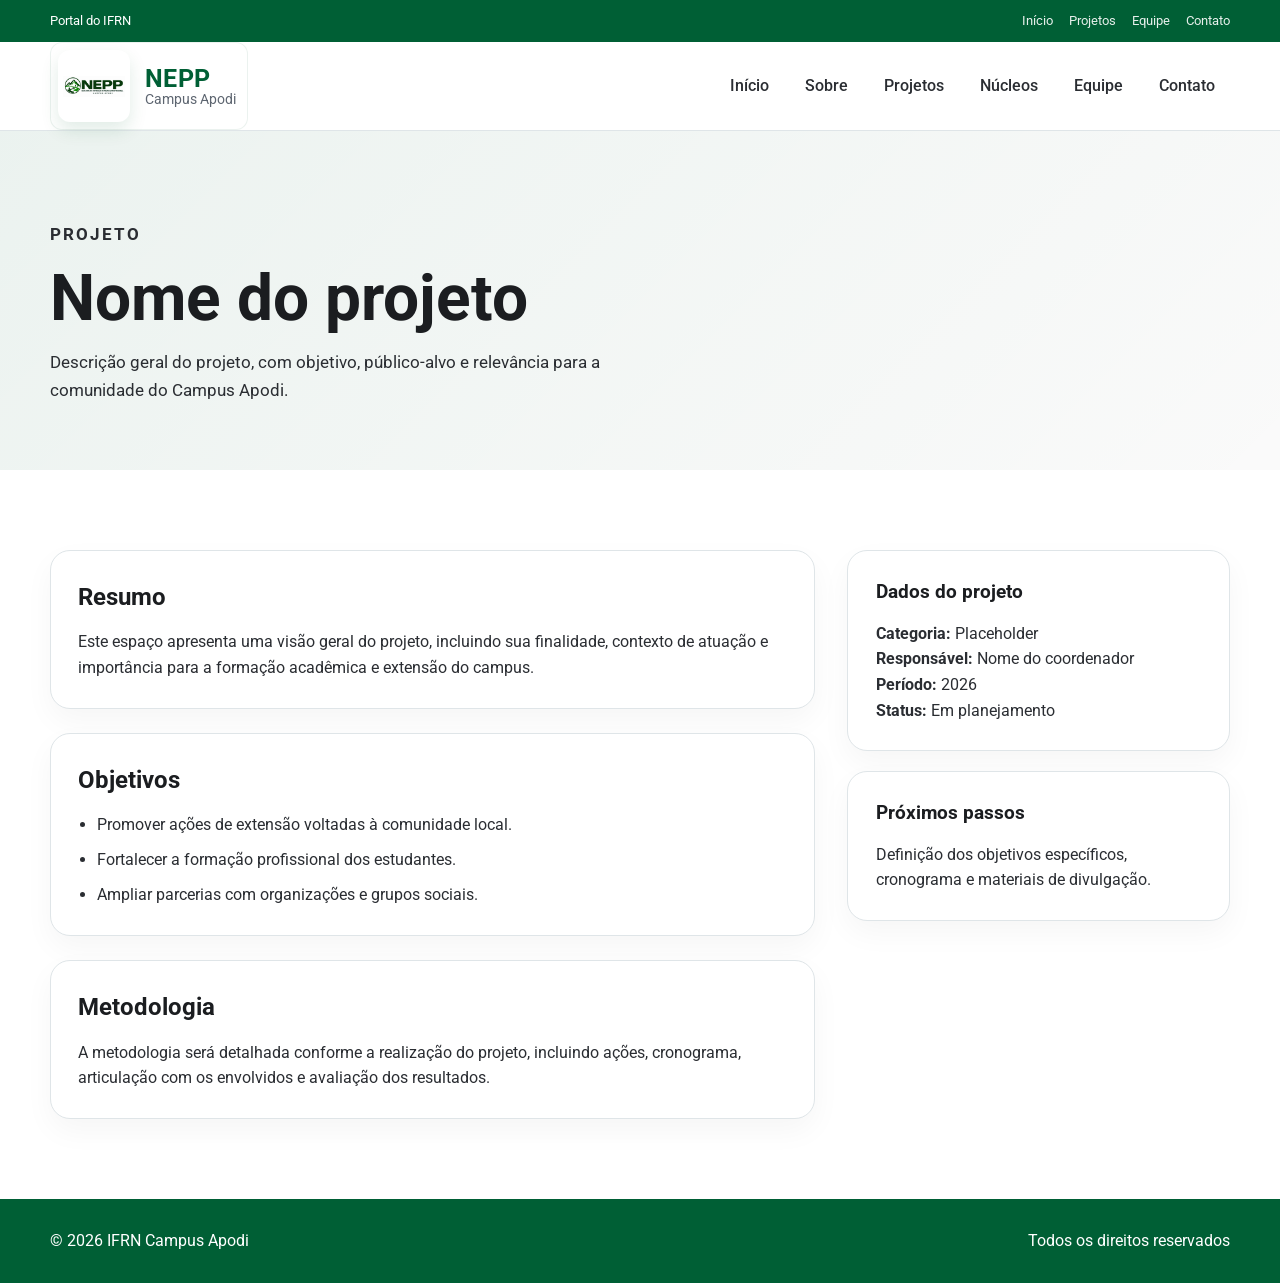
==== projeto-detalhe.html @ 6bfe175d "Atualização do site NEPP" ====
<!DOCTYPE html>
<html lang="pt-BR">
  <head>
    <meta charset="UTF-8" />
    <meta name="viewport" content="width=device-width, initial-scale=1.0" />
    <title>Nome do Projeto | NEPP</title>
    <link rel="preconnect" href="https://fonts.googleapis.com" />
    <link rel="preconnect" href="https://fonts.gstatic.com" crossorigin />
    <link
      href="https://fonts.googleapis.com/css2?family=Roboto:wght@400;500;700;900&display=swap"
      rel="stylesheet"
    />
    <link rel="stylesheet" href="style.css" />
  </head>
  <body>
    <div class="topbar">
      <div class="container topbar-inner">
        <span>Portal do IFRN</span>
        <div class="topbar-links">
          <a href="index.html">Início</a>
          <a href="projetos.html">Projetos</a>
          <a href="index.html#team">Equipe</a>
          <a href="index.html#contact">Contato</a>
        </div>
      </div>
    </div>

    <header class="site-header">
      <div class="container header-inner">
        <a class="brand" href="index.html" aria-label="NEPP - início">
          <img src="logo.jpeg" alt="Logo do NEPP" />
          <div>
            <strong>NEPP</strong>
            <span>Campus Apodi</span>
          </div>
        </a>

        <nav class="main-nav" aria-label="Navegação principal">
          <a href="index.html">Início</a>
          <a href="index.html#about">Sobre</a>
          <a href="projetos.html">Projetos</a>
          <a href="index.html#nuclei">Núcleos</a>
          <a href="index.html#team">Equipe</a>
          <a href="index.html#contact">Contato</a>
        </nav>
      </div>
    </header>

    <main>
      <section class="inner-hero project-detail-hero">
        <div class="container">
          <p class="eyebrow eyebrow-dark">Projeto</p>
          <h1>Nome do projeto</h1>
          <p>
            Descrição geral do projeto, com objetivo, público-alvo e relevância para a comunidade do Campus Apodi.
          </p>
        </div>
      </section>

      <section class="page-section">
        <div class="container project-detail-layout">
          <article class="project-detail-content">
            <div class="detail-block">
              <h2>Resumo</h2>
              <p>
                Este espaço apresenta uma visão geral do projeto, incluindo sua finalidade,
                contexto de atuação e importância para a formação acadêmica e extensão do campus.
              </p>
            </div>

            <div class="detail-block">
              <h2>Objetivos</h2>
              <ul>
                <li>Promover ações de extensão voltadas à comunidade local.</li>
                <li>Fortalecer a formação profissional dos estudantes.</li>
                <li>Ampliar parcerias com organizações e grupos sociais.</li>
              </ul>
            </div>

            <div class="detail-block">
              <h2>Metodologia</h2>
              <p>
                A metodologia será detalhada conforme a realização do projeto, incluindo ações,
                cronograma, articulação com os envolvidos e avaliação dos resultados.
              </p>
            </div>
          </article>

          <aside class="project-sidebar">
            <div class="sidebar-card">
              <h3>Dados do projeto</h3>
              <p><strong>Categoria:</strong> Placeholder</p>
              <p><strong>Responsável:</strong> Nome do coordenador</p>
              <p><strong>Período:</strong> 2026</p>
              <p><strong>Status:</strong> Em planejamento</p>
            </div>

            <div class="sidebar-card">
              <h3>Próximos passos</h3>
              <p>Definição dos objetivos específicos, cronograma e materiais de divulgação.</p>
            </div>
          </aside>
        </div>
      </section>
    </main>

    <footer class="site-footer">
      <div class="container footer-inner">
        <p>© 2026 IFRN Campus Apodi</p>
        <p>Todos os direitos reservados</p>
      </div>
    </footer>
  </body>
</html>
---- style.css ----
:root {
  --green-900: #005f35;
  --green-800: #007a3d;
  --green-700: #0c8f4d;
  --green-600: #1ea35a;
  --green-100: #eef9f2;
  --red-600: #d63d3d;
  --neutral-900: #1b1d20;
  --neutral-800: #2a2d32;
  --neutral-600: #5d6570;
  --neutral-300: #dfe5e8;
  --neutral-200: #edf1f3;
  --white: #ffffff;
  --shadow: 0 18px 40px rgba(18, 47, 35, 0.12);
}

* {
  box-sizing: border-box;
}

html {
  scroll-behavior: smooth;
}

body {
  margin: 0;
  font-family: "Roboto", sans-serif;
  background: var(--white);
  color: var(--neutral-900);
  line-height: 1.6;
}

a {
  color: inherit;
  text-decoration: none;
}

img {
  max-width: 100%;
  display: block;
}

.container {
  width: min(1180px, calc(100% - 2rem));
  margin: 0 auto;
}

.topbar {
  background: var(--green-900);
  color: var(--white);
  font-size: 0.84rem;
}

.topbar-inner {
  display: flex;
  align-items: center;
  justify-content: space-between;
  min-height: 42px;
  gap: 1rem;
}

.topbar-links {
  display: flex;
  align-items: center;
  gap: 1rem;
  flex-wrap: wrap;
}

.topbar-links a {
  color: rgba(255, 255, 255, 0.9);
}

.site-header {
  background: var(--white);
  border-bottom: 1px solid var(--neutral-300);
  position: sticky;
  top: 0;
  z-index: 50;
}

.header-inner {
  display: flex;
  align-items: center;
  justify-content: space-between;
  gap: 1rem;
  min-height: 88px;
}

.brand {
  display: flex;
  align-items: center;
  gap: 0.9rem;
  color: var(--green-900);
  background: rgba(255, 255, 255, 0.9);
  padding: 0.45rem 0.7rem 0.45rem 0.45rem;
  border-radius: 12px;
  border: 1px solid rgba(0, 95, 53, 0.08);
}

.brand img {
  width: 72px;
  height: 72px;
  object-fit: contain;
  border-radius: 12px;
  background: var(--white);
  padding: 0.3rem;
  box-shadow: 0 8px 18px rgba(0, 95, 53, 0.12);
}

.brand div {
  display: flex;
  flex-direction: column;
  line-height: 1.1;
}

.brand strong {
  font-size: 1.55rem;
  letter-spacing: 0.02em;
}

.brand span {
  font-size: 0.85rem;
  color: var(--neutral-600);
}

.main-nav {
  display: flex;
  align-items: center;
  gap: 0.35rem;
  flex-wrap: wrap;
}

.main-nav a {
  padding: 0.72rem 0.95rem;
  color: var(--neutral-800);
  font-weight: 500;
  border-radius: 8px;
  transition: background 0.2s ease, color 0.2s ease;
}

.main-nav a:hover {
  background: var(--green-100);
  color: var(--green-900);
}

.hero {
  background: linear-gradient(135deg, rgba(2, 85, 44, 0.08), rgba(0, 0, 0, 0.02)), var(--green-100);
  padding: 5.5rem 0;
}

.hero-inner {
  display: grid;
  grid-template-columns: 1.4fr 0.8fr;
  align-items: center;
  gap: 2rem;
}

.eyebrow {
  margin: 0 0 1rem;
  color: var(--green-800);
  font-size: 0.8rem;
  font-weight: 700;
  letter-spacing: 0.12em;
  text-transform: uppercase;
}

.eyebrow-dark {
  color: var(--green-700);
}

.hero-copy h1,
.inner-hero h1 {
  margin: 0;
  max-width: 620px;
  font-size: clamp(2.3rem, 5vw, 4.2rem);
  line-height: 1.05;
  color: var(--neutral-900);
}

.hero-text,
.inner-hero p {
  max-width: 620px;
  margin-top: 1.1rem;
  font-size: 1.08rem;
  color: var(--neutral-800);
}

.hero-actions {
  display: flex;
  flex-wrap: wrap;
  gap: 1rem;
  margin-top: 2rem;
}

.btn {
  display: inline-flex;
  align-items: center;
  justify-content: center;
  min-height: 52px;
  padding: 0.85rem 1.5rem;
  border-radius: 10px;
  font-weight: 700;
  transition: transform 0.2s ease, box-shadow 0.2s ease;
}

.btn:hover {
  transform: translateY(-2px);
  box-shadow: var(--shadow);
}

.btn-primary {
  background: var(--green-800);
  color: var(--white);
}

.btn-secondary {
  background: var(--white);
  color: var(--green-900);
  border: 1px solid rgba(0, 95, 53, 0.2);
}

.hero-panel {
  background: var(--white);
  border: 1px solid rgba(0, 95, 53, 0.08);
  border-radius: 24px;
  box-shadow: var(--shadow);
  padding: 1.5rem;
  display: grid;
  gap: 1rem;
}

.stat-box {
  padding: 1.2rem 1rem;
  border-radius: 16px;
  background: linear-gradient(135deg, var(--green-100), rgba(255, 255, 255, 0.75));
  border: 1px solid rgba(0, 95, 53, 0.1);
}

.stat-box strong {
  display: block;
  font-size: clamp(1.8rem, 4vw, 2.5rem);
  color: var(--green-900);
  line-height: 1;
}

.stat-box span {
  display: block;
  color: var(--neutral-600);
  margin-top: 0.5rem;
  font-size: 0.96rem;
}

.about-section,
.projects-section,
.nuclei-section,
.team-section,
.contact-section,
.page-section {
  padding: 5rem 0;
}

.section-head {
  margin-bottom: 2rem;
}

.section-head h2 {
  margin: 0;
  font-size: clamp(2rem, 4vw, 3rem);
  line-height: 1.15;
  color: var(--neutral-900);
}

.section-head.center {
  text-align: center;
}

.about-grid,
.project-grid,
.nuclei-grid,
.team-grid {
  display: grid;
  gap: 1.5rem;
}

.about-grid {
  grid-template-columns: repeat(3, minmax(0, 1fr));
}

.about-card {
  background: var(--white);
  border: 1px solid var(--neutral-300);
  border-radius: 18px;
  padding: 1.8rem;
  box-shadow: 0 10px 25px rgba(15, 20, 22, 0.04);
}

.about-card h3,
.project-card h3,
.nucleus-card h3,
.team-card h3,
.sidebar-card h3,
.detail-block h2 {
  margin-top: 0;
  margin-bottom: 0.8rem;
  color: var(--neutral-900);
}

.about-card p,
.project-card p,
.nucleus-card p,
.team-card a,
.contact-info p,
.detail-block p,
.sidebar-card p,
.detail-block li {
  margin: 0;
  color: var(--neutral-800);
}

.about-card.accent {
  background: linear-gradient(180deg, var(--green-900), var(--green-800));
  border-color: transparent;
  color: var(--white);
}

.about-card.accent h3,
.about-card.accent p {
  color: var(--white);
}

.project-grid {
  grid-template-columns: repeat(3, minmax(0, 1fr));
}

.project-card,
.nucleus-card,
.team-card,
.sidebar-card,
.detail-block {
  background: var(--white);
  border: 1px solid var(--neutral-300);
  border-radius: 20px;
  padding: 1.7rem;
  box-shadow: 0 12px 30px rgba(15, 20, 22, 0.04);
}

.project-tag {
  display: inline-block;
  margin-bottom: 0.8rem;
  padding: 0.35rem 0.7rem;
  border-radius: 999px;
  background: var(--green-100);
  color: var(--green-900);
  font-size: 0.7rem;
  font-weight: 700;
  letter-spacing: 0.08em;
  text-transform: uppercase;
}

.project-card a {
  display: inline-block;
  margin-top: 1.2rem;
  color: var(--green-800);
  font-weight: 700;
}

.nuclei-grid {
  grid-template-columns: repeat(3, minmax(0, 1fr));
}

.icon {
  display: inline-flex;
  align-items: center;
  justify-content: center;
  background: var(--green-100);
  color: var(--green-900);
  border-radius: 12px;
  width: 78px;
  height: 78px;
  font-size: 0.82rem;
  font-weight: 900;
  letter-spacing: 0.04em;
  margin-bottom: 1rem;
}

.team-grid {
  grid-template-columns: repeat(3, minmax(0, 1fr));
}

.role {
  margin: 0.35rem 0 0.7rem;
  color: var(--green-800);
  font-weight: 700;
}

.team-card a {
  color: var(--green-800);
  font-weight: 500;
}

.contact-section {
  background: var(--green-100);
}

.contact-grid {
  display: grid;
  grid-template-columns: 1.1fr 1fr;
  align-items: center;
  gap: 2rem;
}

.contact-info {
  background: var(--white);
  border-radius: 20px;
  border: 1px solid rgba(0, 95, 53, 0.1);
  padding: 1.5rem 1.7rem;
  box-shadow: 0 12px 30px rgba(15, 20, 22, 0.04);
}

.contact-info p + p {
  margin-top: 0.8rem;
}

.site-footer {
  background: var(--green-900);
  color: var(--white);
}

.footer-inner {
  min-height: 84px;
  display: flex;
  align-items: center;
  justify-content: space-between;
  gap: 1rem;
  flex-wrap: wrap;
}

.inner-hero {
  background: linear-gradient(135deg, rgba(12, 143, 77, 0.1), rgba(0, 0, 0, 0.02));
  padding: 4.5rem 0 3rem;
}

.project-hub-hero,
.project-detail-hero {
  background: linear-gradient(135deg, rgba(0, 95, 53, 0.08), rgba(0, 0, 0, 0.02));
}

.hub-grid {
  grid-template-columns: repeat(2, minmax(0, 1fr));
}

.project-detail-layout {
  display: grid;
  grid-template-columns: 1.6fr 0.8fr;
  gap: 2rem;
  align-items: start;
}

.project-detail-content {
  display: grid;
  gap: 1.5rem;
}

.detail-block ul {
  margin: 0;
  padding-left: 1.2rem;
  display: grid;
  gap: 0.6rem;
}

.project-sidebar {
  display: grid;
  gap: 1.2rem;
}

@media (max-width: 900px) {
  .hero-inner,
  .contact-grid,
  .about-grid,
  .project-grid,
  .nuclei-grid,
  .team-grid,
  .hub-grid,
  .project-detail-layout {
    grid-template-columns: 1fr;
  }

  .header-inner {
    flex-direction: column;
    align-items: flex-start;
    padding: 1rem 0;
  }

  .main-nav {
    width: 100%;
  }
}

@media (max-width: 560px) {
  .topbar-inner,
  .footer-inner {
    flex-direction: column;
    justify-content: center;
    text-align: center;
    padding: 0.75rem 0;
  }

  .brand {
    width: 100%;
  }

  .main-nav {
    justify-content: flex-start;
  }

  .hero {
    padding: 4rem 0;
  }

  .hero-actions {
    flex-direction: column;
    align-items: stretch;
  }

  .btn {
    width: 100%;
  }
}
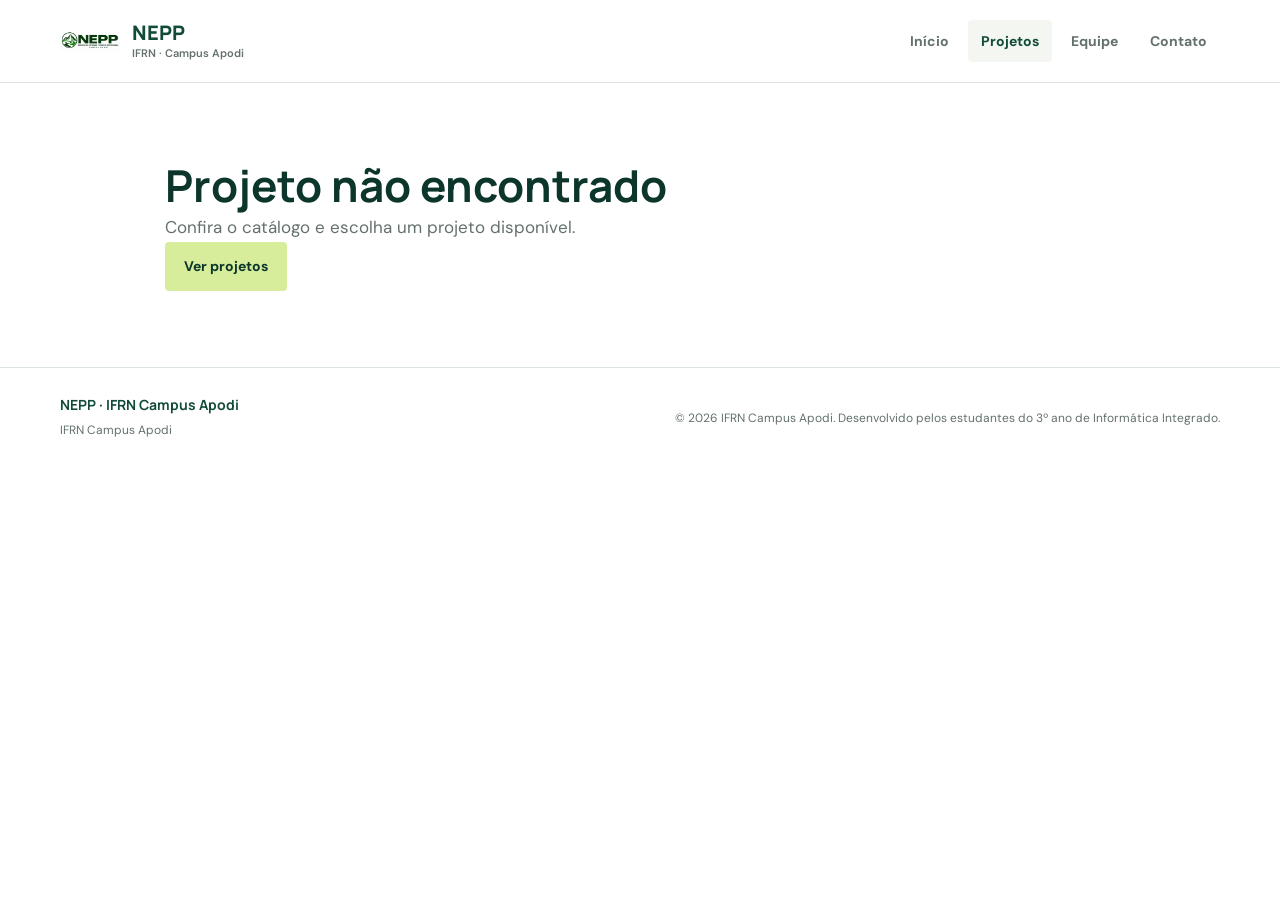
==== commit c7765ea2: "Torna o site responsivo e editavel por JSON" ====
--- a/projeto-detalhe.html
+++ b/projeto-detalhe.html
@@ -1,114 +1,60 @@
 <!DOCTYPE html>
 <html lang="pt-BR">
-  <head>
-    <meta charset="UTF-8" />
-    <meta name="viewport" content="width=device-width, initial-scale=1.0" />
-    <title>Nome do Projeto | NEPP</title>
-    <link rel="preconnect" href="https://fonts.googleapis.com" />
-    <link rel="preconnect" href="https://fonts.gstatic.com" crossorigin />
-    <link
-      href="https://fonts.googleapis.com/css2?family=Roboto:wght@400;500;700;900&display=swap"
-      rel="stylesheet"
-    />
-    <link rel="stylesheet" href="style.css" />
-  </head>
-  <body>
-    <div class="topbar">
-      <div class="container topbar-inner">
-        <span>Portal do IFRN</span>
-        <div class="topbar-links">
-          <a href="index.html">Início</a>
-          <a href="projetos.html">Projetos</a>
-          <a href="index.html#team">Equipe</a>
-          <a href="index.html#contact">Contato</a>
+<head>
+  <meta charset="UTF-8">
+  <meta name="viewport" content="width=device-width, initial-scale=1.0">
+  <meta name="description" content="Detalhes de um projeto do NEPP do IFRN Campus Apodi.">
+  <meta name="theme-color" content="#124b3a">
+  <title>Projeto | NEPP IFRN Campus Apodi</title>
+  <link rel="preconnect" href="https://fonts.googleapis.com">
+  <link rel="preconnect" href="https://fonts.gstatic.com" crossorigin>
+  <link href="https://fonts.googleapis.com/css2?family=DM+Sans:wght@400;500;600;700&family=Manrope:wght@500;600;700;800&display=swap" rel="stylesheet">
+  <link rel="stylesheet" href="style.css">
+  <script src="js/site.js" defer></script>
+</head>
+<body data-view="project">
+  <a class="skip-link" href="#main-content">Pular para o conteúdo</a>
+  <header class="site-header">
+    <div class="container header-inner">
+      <a class="brand" href="index.html" aria-label="NEPP, página inicial">
+        <img src="images/logo.jpeg" alt="Logo NEPP IFRN Apodi" width="60" height="60">
+        <span><strong>NEPP</strong><small>IFRN · Campus Apodi</small></span>
+      </a>
+      <button class="menu-toggle" type="button" aria-label="Abrir menu principal" aria-expanded="false" aria-controls="main-nav">
+        <span></span><span></span><span></span>
+      </button>
+      <nav class="main-nav" id="main-nav" aria-label="Navegação principal">
+        <a href="index.html">Início</a>
+        <a href="projetos.html" aria-current="page">Projetos</a>
+        <a href="index.html#equipe">Equipe</a>
+        <a href="index.html#contato">Contato</a>
+      </nav>
+    </div>
+  </header>
+  <main id="main-content" class="section">
+    <article class="container project-detail" data-project-detail aria-live="polite">
+      <a class="back-link" href="projetos.html">← Voltar aos projetos</a>
+      <p class="eyebrow" data-project-area></p>
+      <h1 class="section-title" data-project-title></h1>
+      <p class="project-lead" data-project-summary></p>
+      <div class="detail-layout">
+        <div class="detail-copy">
+          <section><h2>Sobre o projeto</h2><p data-project-description></p></section>
+          <section><h2>Objetivos</h2><ul data-project-objectives></ul></section>
+          <section><h2>Metodologia</h2><p data-project-methodology></p></section>
         </div>
+        <aside class="project-facts" aria-label="Informações do projeto">
+          <h2>Informações</h2>
+          <p><strong>Responsável</strong><span data-project-responsible></span></p>
+          <p><strong>Período</strong><span data-project-period></span></p>
+          <p><strong>Situação</strong><span data-project-status></span></p>
+        </aside>
       </div>
-    </div>
-
-    <header class="site-header">
-      <div class="container header-inner">
-        <a class="brand" href="index.html" aria-label="NEPP - início">
-          <img src="logo.jpeg" alt="Logo do NEPP" />
-          <div>
-            <strong>NEPP</strong>
-            <span>Campus Apodi</span>
-          </div>
-        </a>
-
-        <nav class="main-nav" aria-label="Navegação principal">
-          <a href="index.html">Início</a>
-          <a href="index.html#about">Sobre</a>
-          <a href="projetos.html">Projetos</a>
-          <a href="index.html#nuclei">Núcleos</a>
-          <a href="index.html#team">Equipe</a>
-          <a href="index.html#contact">Contato</a>
-        </nav>
-      </div>
-    </header>
-
-    <main>
-      <section class="inner-hero project-detail-hero">
-        <div class="container">
-          <p class="eyebrow eyebrow-dark">Projeto</p>
-          <h1>Nome do projeto</h1>
-          <p>
-            Descrição geral do projeto, com objetivo, público-alvo e relevância para a comunidade do Campus Apodi.
-          </p>
-        </div>
-      </section>
-
-      <section class="page-section">
-        <div class="container project-detail-layout">
-          <article class="project-detail-content">
-            <div class="detail-block">
-              <h2>Resumo</h2>
-              <p>
-                Este espaço apresenta uma visão geral do projeto, incluindo sua finalidade,
-                contexto de atuação e importância para a formação acadêmica e extensão do campus.
-              </p>
-            </div>
-
-            <div class="detail-block">
-              <h2>Objetivos</h2>
-              <ul>
-                <li>Promover ações de extensão voltadas à comunidade local.</li>
-                <li>Fortalecer a formação profissional dos estudantes.</li>
-                <li>Ampliar parcerias com organizações e grupos sociais.</li>
-              </ul>
-            </div>
-
-            <div class="detail-block">
-              <h2>Metodologia</h2>
-              <p>
-                A metodologia será detalhada conforme a realização do projeto, incluindo ações,
-                cronograma, articulação com os envolvidos e avaliação dos resultados.
-              </p>
-            </div>
-          </article>
-
-          <aside class="project-sidebar">
-            <div class="sidebar-card">
-              <h3>Dados do projeto</h3>
-              <p><strong>Categoria:</strong> Placeholder</p>
-              <p><strong>Responsável:</strong> Nome do coordenador</p>
-              <p><strong>Período:</strong> 2026</p>
-              <p><strong>Status:</strong> Em planejamento</p>
-            </div>
-
-            <div class="sidebar-card">
-              <h3>Próximos passos</h3>
-              <p>Definição dos objetivos específicos, cronograma e materiais de divulgação.</p>
-            </div>
-          </aside>
-        </div>
-      </section>
-    </main>
-
-    <footer class="site-footer">
-      <div class="container footer-inner">
-        <p>© 2026 IFRN Campus Apodi</p>
-        <p>Todos os direitos reservados</p>
-      </div>
-    </footer>
-  </body>
+    </article>
+  </main>
+  <footer class="site-footer">
+    <div class="container footer-inner"><div><strong>NEPP · IFRN Campus Apodi</strong><p data-campus></p></div><p>© <span data-current-year></span> IFRN Campus Apodi. <span data-footer-credit></span>.</p></div>
+  </footer>
+  <p class="load-error" data-load-error role="alert" hidden>Não foi possível carregar os dados do site. Abra a pasta com um servidor local, como o Live Server.</p>
+</body>
 </html>
--- a/style.css
+++ b/style.css
@@ -1,528 +1,187 @@
 :root {
-  --green-900: #005f35;
-  --green-800: #007a3d;
-  --green-700: #0c8f4d;
-  --green-600: #1ea35a;
-  --green-100: #eef9f2;
-  --red-600: #d63d3d;
-  --neutral-900: #1b1d20;
-  --neutral-800: #2a2d32;
-  --neutral-600: #5d6570;
-  --neutral-300: #dfe5e8;
-  --neutral-200: #edf1f3;
-  --white: #ffffff;
-  --shadow: 0 18px 40px rgba(18, 47, 35, 0.12);
+  color-scheme: light;
+  --forest: #124b3a;
+  --forest-deep: #0c362b;
+  --leaf: #34745d;
+  --lime: #d7ed9b;
+  --coral: #c7513c;
+  --ink: #1d2924;
+  --muted: #64716b;
+  --paper: #ffffff;
+  --mist: #f3f6f1;
+  --line: #dce5de;
+  --container: 1160px;
+  font-family: "DM Sans", sans-serif;
+  color: var(--ink);
+  background: var(--paper);
+  font-synthesis: none;
+  text-rendering: optimizeLegibility;
 }
 
-* {
-  box-sizing: border-box;
+* { box-sizing: border-box; }
+html { scroll-behavior: smooth; }
+body { min-width: 320px; margin: 0; line-height: 1.6; }
+a { color: inherit; }
+button { font: inherit; }
+.container { width: min(var(--container), calc(100% - 48px)); margin-inline: auto; }
+[hidden] { display: none !important; }
+
+.skip-link {
+  position: absolute;
+  z-index: 20;
+  top: -60px;
+  left: 16px;
+  padding: 10px 14px;
+  background: var(--paper);
+  color: var(--forest-deep);
+}
+.skip-link:focus { top: 12px; }
+:focus-visible { outline: 3px solid var(--coral); outline-offset: 4px; }
+
+.site-header {
+  position: sticky;
+  z-index: 10;
+  top: 0;
+  border-bottom: 1px solid var(--line);
+  background: rgba(255, 255, 255, .97);
+}
+.header-inner { min-height: 82px; display: flex; align-items: center; justify-content: space-between; gap: 24px; }
+.brand { display: inline-flex; min-width: 0; align-items: center; gap: 12px; color: var(--forest); text-decoration: none; }
+.brand img { display: block; width: auto; height: auto; max-width: 60px; max-height: 60px; object-fit: contain; }
+.brand span { display: grid; line-height: 1.25; }
+.brand strong { font: 800 20px/1.15 "Manrope", sans-serif; }
+.brand small { margin-top: 3px; color: var(--muted); font-size: 11px; font-weight: 600; }
+.main-nav { display: flex; align-items: center; gap: 6px; }
+.main-nav a { padding: 10px 13px; border-radius: 4px; color: var(--muted); font-size: 14px; font-weight: 700; text-decoration: none; transition: background-color .18s ease, color .18s ease; }
+.main-nav a:hover, .main-nav a[aria-current="page"] { background: var(--mist); color: var(--forest); }
+.menu-toggle { display: none; width: 44px; height: 44px; align-items: center; justify-content: center; flex-direction: column; gap: 5px; border: 1px solid var(--line); border-radius: 4px; background: var(--paper); cursor: pointer; }
+.menu-toggle span { display: block; width: 19px; height: 2px; background: var(--forest); transition: transform .18s ease, opacity .18s ease; }
+.menu-toggle[aria-expanded="true"] span:first-child { transform: translateY(7px) rotate(45deg); }
+.menu-toggle[aria-expanded="true"] span:nth-child(2) { opacity: 0; }
+.menu-toggle[aria-expanded="true"] span:last-child { transform: translateY(-7px) rotate(-45deg); }
+
+.hero {
+  overflow: hidden;
+  position: relative;
+  background-color: var(--forest-deep);
+  background-image: repeating-linear-gradient(135deg, transparent 0 42px, rgba(255,255,255,.025) 42px 43px);
+  color: var(--paper);
+}
+.hero-inner { position: relative; min-height: 440px; display: flex; align-items: center; padding-block: 74px; }
+.hero-copy { position: relative; z-index: 1; max-width: 690px; animation: appear .5s ease both; }
+.eyebrow { margin: 0 0 13px; color: var(--leaf); font-size: 12px; font-weight: 700; letter-spacing: 1px; text-transform: uppercase; }
+.hero .eyebrow, .contact-band .eyebrow { color: var(--lime); }
+h1, h2, h3 { margin-top: 0; font-family: "Manrope", sans-serif; letter-spacing: 0; }
+.hero h1 { max-width: 680px; margin-bottom: 18px; font-size: 56px; line-height: 1.08; }
+.hero-text { max-width: 600px; margin: 0 0 28px; color: #d8e6df; font-size: 17px; line-height: 1.75; }
+.hero-mark { position: absolute; right: 3%; bottom: -28px; display: grid; color: rgba(255,255,255,.08); font: 800 100px/.85 "Manrope", sans-serif; text-align: right; pointer-events: none; }
+.hero-mark span:last-child { font-size: 34px; }
+.button { min-height: 48px; display: inline-flex; align-items: center; justify-content: center; gap: 12px; padding: 12px 18px; border: 1px solid transparent; border-radius: 4px; font-size: 14px; font-weight: 700; text-decoration: none; transition: transform .18s ease, background-color .18s ease; }
+.button:hover { transform: translateY(-2px); }
+.button-primary { background: var(--lime); color: var(--forest-deep); }
+.button-primary:hover { background: #e5f5bd; }
+
+.section { padding-block: 76px; }
+.section-muted { background: var(--mist); }
+.about-layout { display: grid; grid-template-columns: .8fr 1.2fr; align-items: start; gap: 72px; }
+.section-title { margin-bottom: 0; color: var(--forest-deep); font-size: 36px; line-height: 1.2; }
+.body-copy { max-width: 720px; margin: 0; color: var(--muted); font-size: 17px; line-height: 1.8; }
+.section-heading { display: flex; align-items: end; justify-content: space-between; gap: 28px; margin-bottom: 30px; }
+.section-intro { max-width: 410px; margin: 0 0 3px; color: var(--muted); line-height: 1.65; }
+.info-grid, .project-grid { display: grid; grid-template-columns: repeat(3, minmax(0, 1fr)); gap: 18px; }
+.info-card, .project-card { min-width: 0; display: flex; flex-direction: column; align-items: flex-start; padding: 24px; border: 1px solid var(--line); background: var(--paper); }
+.info-card { min-height: 214px; }
+.info-card__number { margin-bottom: 25px; color: var(--coral); font: 700 13px "Manrope", sans-serif; }
+.info-card__title, .project-card__title { margin-bottom: 9px; color: var(--forest-deep); font-size: 19px; line-height: 1.35; }
+.info-card__description, .project-card__summary { margin: 0; color: var(--muted); font-size: 14px; line-height: 1.7; }
+.project-card { min-height: 245px; transition: border-color .2s ease, transform .2s ease; }
+.project-card:hover { transform: translateY(-3px); border-color: #9db9a9; }
+.project-card__area { margin: 0 0 14px; color: var(--leaf); font-size: 11px; font-weight: 700; letter-spacing: 1px; text-transform: uppercase; }
+.project-card__summary { flex: 1; margin-bottom: 22px; }
+.text-link { display: inline-flex; align-items: center; gap: 7px; color: var(--forest); font-size: 14px; font-weight: 700; text-decoration: none; }
+.text-link:hover { color: var(--coral); text-decoration: underline; text-underline-offset: 4px; }
+.simple-section { display: grid; grid-template-columns: .8fr 1.2fr; gap: 72px; }
+.contact-band { padding-block: 54px; background: var(--forest); color: var(--paper); }
+.contact-layout { display: grid; grid-template-columns: .8fr 1.2fr; align-items: center; gap: 72px; }
+.contact-band h2 { margin: 0; font-size: 34px; }
+.contact-layout > div:last-child p { margin: 0 0 8px; color: #e0ebe5; }
+.contact-email { color: var(--lime); font-weight: 700; }
+.site-footer { padding-block: 24px; border-top: 1px solid var(--line); background: var(--paper); }
+.footer-inner { display: flex; align-items: center; justify-content: space-between; gap: 24px; }
+.footer-inner strong { color: var(--forest); font: 700 14px "Manrope", sans-serif; }
+.footer-inner p { margin: 4px 0 0; color: var(--muted); font-size: 12px; }
+.footer-inner > p { text-align: right; }
+
+.page-intro { padding-block: 58px 38px; background: var(--mist); }
+.page-intro h1 { margin: 0 0 10px; color: var(--forest-deep); font-size: 44px; line-height: 1.15; }
+.page-intro p:last-child { max-width: 640px; margin: 0; color: var(--muted); font-size: 16px; }
+.project-detail { max-width: 950px; }
+.back-link { display: inline-block; margin-bottom: 36px; color: var(--forest); font-size: 14px; font-weight: 700; text-decoration: none; }
+.back-link:hover { text-decoration: underline; text-underline-offset: 4px; }
+.project-detail > .section-title { font-size: 44px; }
+.project-lead { max-width: 760px; margin: 14px 0 40px; color: var(--muted); font-size: 19px; line-height: 1.7; }
+.detail-layout { display: grid; grid-template-columns: minmax(0, 1fr) 280px; gap: 38px; padding-top: 32px; border-top: 1px solid var(--line); }
+.detail-copy { display: grid; gap: 28px; }
+.detail-copy h2, .project-facts h2 { margin-bottom: 10px; color: var(--forest-deep); font-size: 21px; }
+.detail-copy p, .detail-copy li { color: var(--muted); line-height: 1.75; }
+.detail-copy p { margin: 0; }
+.detail-copy ul { margin: 0; padding-left: 20px; }
+.detail-copy li + li { margin-top: 7px; }
+.project-facts { align-self: start; padding: 22px; border: 1px solid var(--line); background: var(--mist); }
+.project-facts p { display: grid; gap: 2px; margin: 0; padding-block: 12px; border-top: 1px solid var(--line); font-size: 13px; }
+.project-facts strong { color: var(--muted); }
+.project-facts span { color: var(--ink); }
+.empty-state, .load-error { padding: 18px; border-left: 3px solid var(--coral); background: var(--mist); color: var(--muted); }
+.load-error { position: fixed; z-index: 30; right: 16px; bottom: 16px; left: 16px; margin: 0; box-shadow: 0 6px 24px rgba(0,0,0,.12); }
+
+@keyframes appear {
+  from { opacity: 0; transform: translateY(10px); }
+  to { opacity: 1; transform: translateY(0); }
 }
 
-html {
-  scroll-behavior: smooth;
+@media (max-width: 820px) {
+  .container { width: min(var(--container), calc(100% - 40px)); }
+  .hero-inner { min-height: 410px; }
+  .hero h1 { font-size: 46px; }
+  .about-layout, .simple-section, .contact-layout { grid-template-columns: 1fr 1.3fr; gap: 36px; }
+  .info-grid, .project-grid { grid-template-columns: repeat(2, minmax(0, 1fr)); }
+  .detail-layout { grid-template-columns: minmax(0, 1fr) 240px; gap: 24px; }
 }
 
-body {
-  margin: 0;
-  font-family: "Roboto", sans-serif;
-  background: var(--white);
-  color: var(--neutral-900);
-  line-height: 1.6;
+@media (max-width: 640px) {
+  .container { width: min(var(--container), calc(100% - 32px)); }
+  .header-inner { min-height: 72px; flex-wrap: wrap; gap: 0; padding-block: 8px; }
+  .brand { gap: 9px; }
+  .brand img { max-width: 48px; max-height: 48px; }
+  .brand strong { font-size: 18px; }
+  .menu-toggle { display: flex; }
+  .main-nav { display: none; width: 100%; align-items: stretch; flex-direction: column; gap: 2px; padding: 8px 0 4px; }
+  .main-nav.is-open { display: flex; }
+  .main-nav a { padding: 12px; }
+  .hero-inner { min-height: 390px; padding-block: 58px; }
+  .hero h1 { font-size: 39px; }
+  .hero-text { font-size: 15px; }
+  .hero-mark { right: 0; bottom: -14px; font-size: 72px; }
+  .hero-mark span:last-child { font-size: 24px; }
+  .section { padding-block: 56px; }
+  .about-layout, .simple-section, .contact-layout { grid-template-columns: 1fr; gap: 18px; }
+  .section-heading { align-items: flex-start; flex-direction: column; gap: 16px; }
+  .section-title { font-size: 30px; }
+  .info-grid, .project-grid { grid-template-columns: 1fr; gap: 12px; }
+  .info-card { min-height: 0; }
+  .info-card__number { margin-bottom: 18px; }
+  .project-card { min-height: 220px; }
+  .contact-band { padding-block: 42px; }
+  .contact-band h2 { font-size: 30px; }
+  .footer-inner { align-items: flex-start; flex-direction: column; gap: 8px; }
+  .footer-inner > p { text-align: left; }
+  .page-intro { padding-block: 42px 30px; }
+  .page-intro h1, .project-detail > .section-title { font-size: 36px; }
+  .detail-layout { grid-template-columns: 1fr; }
+  .project-facts { width: 100%; }
+  .project-lead { font-size: 17px; }
 }
 
-a {
-  color: inherit;
-  text-decoration: none;
+@media (prefers-reduced-motion: reduce) {
+  *, *::before, *::after { scroll-behavior: auto !important; animation-duration: .01ms !important; transition-duration: .01ms !important; }
 }
-
-img {
-  max-width: 100%;
-  display: block;
-}
-
-.container {
-  width: min(1180px, calc(100% - 2rem));
-  margin: 0 auto;
-}
-
-.topbar {
-  background: var(--green-900);
-  color: var(--white);
-  font-size: 0.84rem;
-}
-
-.topbar-inner {
-  display: flex;
-  align-items: center;
-  justify-content: space-between;
-  min-height: 42px;
-  gap: 1rem;
-}
-
-.topbar-links {
-  display: flex;
-  align-items: center;
-  gap: 1rem;
-  flex-wrap: wrap;
-}
-
-.topbar-links a {
-  color: rgba(255, 255, 255, 0.9);
-}
-
-.site-header {
-  background: var(--white);
-  border-bottom: 1px solid var(--neutral-300);
-  position: sticky;
-  top: 0;
-  z-index: 50;
-}
-
-.header-inner {
-  display: flex;
-  align-items: center;
-  justify-content: space-between;
-  gap: 1rem;
-  min-height: 88px;
-}
-
-.brand {
-  display: flex;
-  align-items: center;
-  gap: 0.9rem;
-  color: var(--green-900);
-  background: rgba(255, 255, 255, 0.9);
-  padding: 0.45rem 0.7rem 0.45rem 0.45rem;
-  border-radius: 12px;
-  border: 1px solid rgba(0, 95, 53, 0.08);
-}
-
-.brand img {
-  width: 72px;
-  height: 72px;
-  object-fit: contain;
-  border-radius: 12px;
-  background: var(--white);
-  padding: 0.3rem;
-  box-shadow: 0 8px 18px rgba(0, 95, 53, 0.12);
-}
-
-.brand div {
-  display: flex;
-  flex-direction: column;
-  line-height: 1.1;
-}
-
-.brand strong {
-  font-size: 1.55rem;
-  letter-spacing: 0.02em;
-}
-
-.brand span {
-  font-size: 0.85rem;
-  color: var(--neutral-600);
-}
-
-.main-nav {
-  display: flex;
-  align-items: center;
-  gap: 0.35rem;
-  flex-wrap: wrap;
-}
-
-.main-nav a {
-  padding: 0.72rem 0.95rem;
-  color: var(--neutral-800);
-  font-weight: 500;
-  border-radius: 8px;
-  transition: background 0.2s ease, color 0.2s ease;
-}
-
-.main-nav a:hover {
-  background: var(--green-100);
-  color: var(--green-900);
-}
-
-.hero {
-  background: linear-gradient(135deg, rgba(2, 85, 44, 0.08), rgba(0, 0, 0, 0.02)), var(--green-100);
-  padding: 5.5rem 0;
-}
-
-.hero-inner {
-  display: grid;
-  grid-template-columns: 1.4fr 0.8fr;
-  align-items: center;
-  gap: 2rem;
-}
-
-.eyebrow {
-  margin: 0 0 1rem;
-  color: var(--green-800);
-  font-size: 0.8rem;
-  font-weight: 700;
-  letter-spacing: 0.12em;
-  text-transform: uppercase;
-}
-
-.eyebrow-dark {
-  color: var(--green-700);
-}
-
-.hero-copy h1,
-.inner-hero h1 {
-  margin: 0;
-  max-width: 620px;
-  font-size: clamp(2.3rem, 5vw, 4.2rem);
-  line-height: 1.05;
-  color: var(--neutral-900);
-}
-
-.hero-text,
-.inner-hero p {
-  max-width: 620px;
-  margin-top: 1.1rem;
-  font-size: 1.08rem;
-  color: var(--neutral-800);
-}
-
-.hero-actions {
-  display: flex;
-  flex-wrap: wrap;
-  gap: 1rem;
-  margin-top: 2rem;
-}
-
-.btn {
-  display: inline-flex;
-  align-items: center;
-  justify-content: center;
-  min-height: 52px;
-  padding: 0.85rem 1.5rem;
-  border-radius: 10px;
-  font-weight: 700;
-  transition: transform 0.2s ease, box-shadow 0.2s ease;
-}
-
-.btn:hover {
-  transform: translateY(-2px);
-  box-shadow: var(--shadow);
-}
-
-.btn-primary {
-  background: var(--green-800);
-  color: var(--white);
-}
-
-.btn-secondary {
-  background: var(--white);
-  color: var(--green-900);
-  border: 1px solid rgba(0, 95, 53, 0.2);
-}
-
-.hero-panel {
-  background: var(--white);
-  border: 1px solid rgba(0, 95, 53, 0.08);
-  border-radius: 24px;
-  box-shadow: var(--shadow);
-  padding: 1.5rem;
-  display: grid;
-  gap: 1rem;
-}
-
-.stat-box {
-  padding: 1.2rem 1rem;
-  border-radius: 16px;
-  background: linear-gradient(135deg, var(--green-100), rgba(255, 255, 255, 0.75));
-  border: 1px solid rgba(0, 95, 53, 0.1);
-}
-
-.stat-box strong {
-  display: block;
-  font-size: clamp(1.8rem, 4vw, 2.5rem);
-  color: var(--green-900);
-  line-height: 1;
-}
-
-.stat-box span {
-  display: block;
-  color: var(--neutral-600);
-  margin-top: 0.5rem;
-  font-size: 0.96rem;
-}
-
-.about-section,
-.projects-section,
-.nuclei-section,
-.team-section,
-.contact-section,
-.page-section {
-  padding: 5rem 0;
-}
-
-.section-head {
-  margin-bottom: 2rem;
-}
-
-.section-head h2 {
-  margin: 0;
-  font-size: clamp(2rem, 4vw, 3rem);
-  line-height: 1.15;
-  color: var(--neutral-900);
-}
-
-.section-head.center {
-  text-align: center;
-}
-
-.about-grid,
-.project-grid,
-.nuclei-grid,
-.team-grid {
-  display: grid;
-  gap: 1.5rem;
-}
-
-.about-grid {
-  grid-template-columns: repeat(3, minmax(0, 1fr));
-}
-
-.about-card {
-  background: var(--white);
-  border: 1px solid var(--neutral-300);
-  border-radius: 18px;
-  padding: 1.8rem;
-  box-shadow: 0 10px 25px rgba(15, 20, 22, 0.04);
-}
-
-.about-card h3,
-.project-card h3,
-.nucleus-card h3,
-.team-card h3,
-.sidebar-card h3,
-.detail-block h2 {
-  margin-top: 0;
-  margin-bottom: 0.8rem;
-  color: var(--neutral-900);
-}
-
-.about-card p,
-.project-card p,
-.nucleus-card p,
-.team-card a,
-.contact-info p,
-.detail-block p,
-.sidebar-card p,
-.detail-block li {
-  margin: 0;
-  color: var(--neutral-800);
-}
-
-.about-card.accent {
-  background: linear-gradient(180deg, var(--green-900), var(--green-800));
-  border-color: transparent;
-  color: var(--white);
-}
-
-.about-card.accent h3,
-.about-card.accent p {
-  color: var(--white);
-}
-
-.project-grid {
-  grid-template-columns: repeat(3, minmax(0, 1fr));
-}
-
-.project-card,
-.nucleus-card,
-.team-card,
-.sidebar-card,
-.detail-block {
-  background: var(--white);
-  border: 1px solid var(--neutral-300);
-  border-radius: 20px;
-  padding: 1.7rem;
-  box-shadow: 0 12px 30px rgba(15, 20, 22, 0.04);
-}
-
-.project-tag {
-  display: inline-block;
-  margin-bottom: 0.8rem;
-  padding: 0.35rem 0.7rem;
-  border-radius: 999px;
-  background: var(--green-100);
-  color: var(--green-900);
-  font-size: 0.7rem;
-  font-weight: 700;
-  letter-spacing: 0.08em;
-  text-transform: uppercase;
-}
-
-.project-card a {
-  display: inline-block;
-  margin-top: 1.2rem;
-  color: var(--green-800);
-  font-weight: 700;
-}
-
-.nuclei-grid {
-  grid-template-columns: repeat(3, minmax(0, 1fr));
-}
-
-.icon {
-  display: inline-flex;
-  align-items: center;
-  justify-content: center;
-  background: var(--green-100);
-  color: var(--green-900);
-  border-radius: 12px;
-  width: 78px;
-  height: 78px;
-  font-size: 0.82rem;
-  font-weight: 900;
-  letter-spacing: 0.04em;
-  margin-bottom: 1rem;
-}
-
-.team-grid {
-  grid-template-columns: repeat(3, minmax(0, 1fr));
-}
-
-.role {
-  margin: 0.35rem 0 0.7rem;
-  color: var(--green-800);
-  font-weight: 700;
-}
-
-.team-card a {
-  color: var(--green-800);
-  font-weight: 500;
-}
-
-.contact-section {
-  background: var(--green-100);
-}
-
-.contact-grid {
-  display: grid;
-  grid-template-columns: 1.1fr 1fr;
-  align-items: center;
-  gap: 2rem;
-}
-
-.contact-info {
-  background: var(--white);
-  border-radius: 20px;
-  border: 1px solid rgba(0, 95, 53, 0.1);
-  padding: 1.5rem 1.7rem;
-  box-shadow: 0 12px 30px rgba(15, 20, 22, 0.04);
-}
-
-.contact-info p + p {
-  margin-top: 0.8rem;
-}
-
-.site-footer {
-  background: var(--green-900);
-  color: var(--white);
-}
-
-.footer-inner {
-  min-height: 84px;
-  display: flex;
-  align-items: center;
-  justify-content: space-between;
-  gap: 1rem;
-  flex-wrap: wrap;
-}
-
-.inner-hero {
-  background: linear-gradient(135deg, rgba(12, 143, 77, 0.1), rgba(0, 0, 0, 0.02));
-  padding: 4.5rem 0 3rem;
-}
-
-.project-hub-hero,
-.project-detail-hero {
-  background: linear-gradient(135deg, rgba(0, 95, 53, 0.08), rgba(0, 0, 0, 0.02));
-}
-
-.hub-grid {
-  grid-template-columns: repeat(2, minmax(0, 1fr));
-}
-
-.project-detail-layout {
-  display: grid;
-  grid-template-columns: 1.6fr 0.8fr;
-  gap: 2rem;
-  align-items: start;
-}
-
-.project-detail-content {
-  display: grid;
-  gap: 1.5rem;
-}
-
-.detail-block ul {
-  margin: 0;
-  padding-left: 1.2rem;
-  display: grid;
-  gap: 0.6rem;
-}
-
-.project-sidebar {
-  display: grid;
-  gap: 1.2rem;
-}
-
-@media (max-width: 900px) {
-  .hero-inner,
-  .contact-grid,
-  .about-grid,
-  .project-grid,
-  .nuclei-grid,
-  .team-grid,
-  .hub-grid,
-  .project-detail-layout {
-    grid-template-columns: 1fr;
-  }
-
-  .header-inner {
-    flex-direction: column;
-    align-items: flex-start;
-    padding: 1rem 0;
-  }
-
-  .main-nav {
-    width: 100%;
-  }
-}
-
-@media (max-width: 560px) {
-  .topbar-inner,
-  .footer-inner {
-    flex-direction: column;
-    justify-content: center;
-    text-align: center;
-    padding: 0.75rem 0;
-  }
-
-  .brand {
-    width: 100%;
-  }
-
-  .main-nav {
-    justify-content: flex-start;
-  }
-
-  .hero {
-    padding: 4rem 0;
-  }
-
-  .hero-actions {
-    flex-direction: column;
-    align-items: stretch;
-  }
-
-  .btn {
-    width: 100%;
-  }
-}
